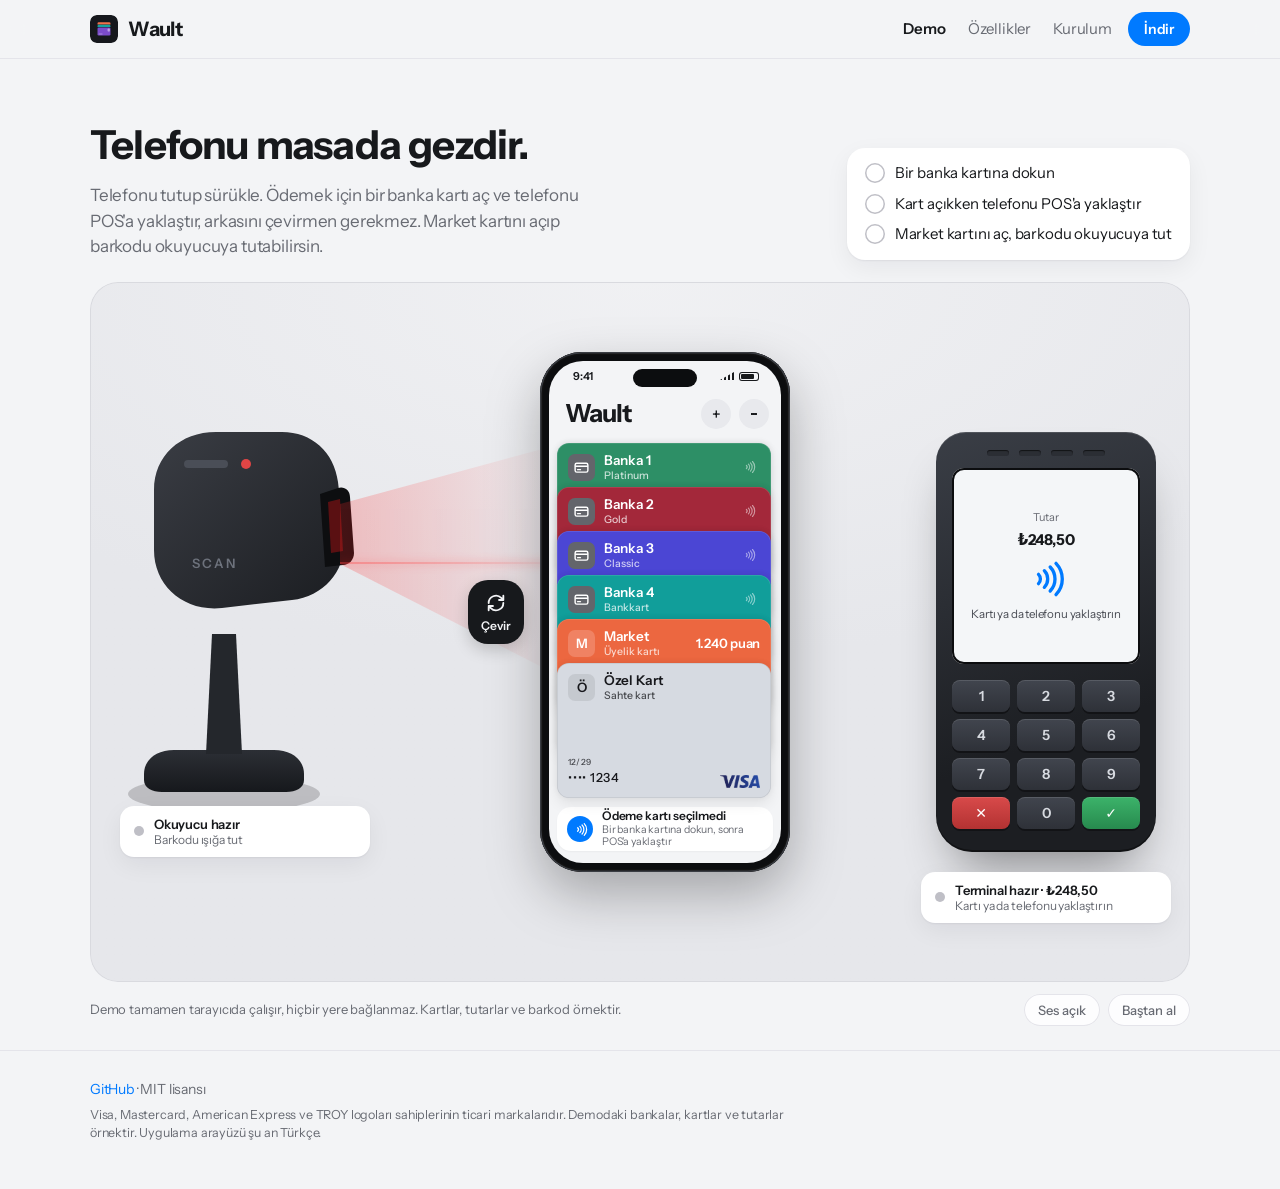
==== docs/demo.html @ 60309edd "Sayfalara ayrıldı: giriş, demo, özellikler, kurulum; animasyonlu geçişler - Site dört sayfaya bölünd" ====
<!doctype html>
<html lang="tr">
<head>
<meta charset="utf-8">
<meta name="viewport" content="width=device-width, initial-scale=1">
<title>Wault · Demo</title>
<meta name="description" content="Wault demosu: telefonu sürükle, POS ve barkod okuyucuyla dene. Tarayıcıda çalışır.">
<meta name="theme-color" content="#F3F4F6" media="(prefers-color-scheme: light)">
<meta name="theme-color" content="#000000" media="(prefers-color-scheme: dark)">
<link rel="canonical" href="https://wault.live/demo.html">
<meta property="og:type" content="website">
<meta property="og:site_name" content="Wault">
<meta property="og:title" content="Wault · Demo">
<meta property="og:description" content="Wault demosu: telefonu sürükle, POS ve barkod okuyucuyla dene. Tarayıcıda çalışır.">
<meta property="og:url" content="https://wault.live/demo.html">
<meta property="og:locale" content="tr_TR">
<link rel="icon" href="assets/icon.svg" type="image/svg+xml">
<link rel="stylesheet" href="assets/site.css">
</head>
<body>

<header class="nav">
  <div class="wrap nav-row">
    <a class="brand" href="index.html" aria-label="Wault ana sayfa">
      <img src="assets/icon.svg" alt="" width="28" height="28">
      <span>Wault</span>
    </a>
    <nav class="nav-links" id="navLinks" aria-label="Sayfalar">
      <a href="demo.html" aria-current="page">Demo</a>
      <a href="ozellikler.html">Özellikler</a>
      <a href="kurulum.html">Kurulum</a>
    </nav>
    <div class="nav-actions">
      <a class="btn btn-small" href="https://github.com/barisisgoren/wault/releases">İndir</a>
      <button class="menu-btn" type="button" aria-controls="navLinks" aria-expanded="false" aria-label="Menü">
        <svg viewBox="0 0 24 24" aria-hidden="true"><path class="m-open" d="M4 7h16M4 12h16M4 17h16"/><path class="m-close" d="M6 6l12 12M18 6L6 18"/></svg>
      </button>
    </div>
  </div>
</header>

<main id="top" class="page">
  <!-- ───────────── DEMO ───────────── -->
  <section id="demo" class="demo wrap" aria-labelledby="demo-title">
    <div class="demo-head">
      <div>
        <h2 id="demo-title">Telefonu masada gezdir.</h2>
        <p class="sub">Telefonu tutup sürükle. Ödemek için bir banka kartı aç ve telefonu POS'a yaklaştır, arkasını çevirmen gerekmez. Market kartını açıp barkodu okuyucuya tutabilirsin.</p>
      </div>
      <ol class="missions" aria-label="Denenecekler">
        <li data-mission="tap"><span class="tick" aria-hidden="true"></span>Bir banka kartına dokun</li>
        <li data-mission="pay"><span class="tick" aria-hidden="true"></span>Kart açıkken telefonu POS'a yaklaştır</li>
        <li data-mission="scan"><span class="tick" aria-hidden="true"></span>Market kartını aç, barkodu okuyucuya tut</li>
      </ol>
    </div>

    <div class="stage-status" id="stageStatus"></div>
    <div class="stage-host" id="stageHost">
      <div class="stage" id="stage">

        <!-- Barkod okuyucu -->
        <div class="device scanner" id="scanner" data-state="idle">
          <svg class="scanner-art" viewBox="0 0 260 420" aria-hidden="true">
            <defs>
              <linearGradient id="scBody" x1="0" y1="0" x2="1" y2="1">
                <stop offset="0" stop-color="#3a3d44"/><stop offset="1" stop-color="#1b1d21"/>
              </linearGradient>
              <linearGradient id="scBase" x1="0" y1="0" x2="0" y2="1">
                <stop offset="0" stop-color="#2c2f35"/><stop offset="1" stop-color="#16181c"/>
              </linearGradient>
            </defs>
            <ellipse cx="110" cy="392" rx="96" ry="18" fill="rgba(0,0,0,.18)"/>
            <path d="M30 372c0-14 12-24 30-24h100c18 0 30 10 30 24v6c0 8-8 12-18 12H48c-10 0-18-4-18-12z" fill="url(#scBase)"/>
            <path d="M92 352l6-120h24l6 120z" fill="#24272c"/>
            <path d="M40 88c0-34 26-58 62-58h66c30 0 52 20 56 50l6 52c4 34-18 62-52 66l-70 8c-38 4-68-22-68-58z" fill="url(#scBody)"/>
            <path d="M206 92l18-6c6-2 12 2 12 9l4 56c0 7-5 12-11 12l-18 2z" fill="#0d0e10"/>
            <path d="M214 100l12-3 3 52-12 2z" class="scanner-window"/>
            <rect x="70" y="58" width="44" height="8" rx="4" fill="#4a4e57"/>
            <circle cx="132" cy="62" r="5" class="scanner-led"/>
            <text x="78" y="166" fill="#6d727c" font-size="13" font-weight="600" letter-spacing="2">SCAN</text>
          </svg>
          <div class="beam" aria-hidden="true"><span class="beam-line"></span></div>
          <div class="zone" data-zone="scanner"></div>
          <div class="readout" role="status" aria-live="polite">
            <span class="readout-dot"></span>
            <span class="readout-text"><b>Okuyucu hazır</b><small>Barkodu ışığa tut</small></span>
          </div>
        </div>

        <!-- POS cihazı -->
        <div class="device pos" id="pos" data-state="idle">
          <div class="receipt" aria-hidden="true">
            <div class="receipt-paper">
              <b>DEMO MARKET</b>
              <span>SATIŞ</span>
              <span class="r-row"><i>Tutar</i><i class="r-amount">248,50 TL</i></span>
              <span class="r-row"><i>Kart</i><i class="r-card">Banka 1 •••• 4417</i></span>
              <span>TEMASSIZ</span>
              <b>ONAYLANDI</b>
            </div>
          </div>
          <div class="pos-body">
            <div class="pos-leds" aria-hidden="true"><i></i><i></i><i></i><i></i></div>
            <div class="pos-screen" role="status" aria-live="polite">
              <div class="ps ps-idle">
                <small>Tutar</small>
                <strong class="pos-amount">₺248,50</strong>
                <svg class="cl-big" viewBox="0 0 24 24" aria-hidden="true"><use href="assets/icons.svg#i-contactless"/></svg>
                <span>Kartı ya da telefonu yaklaştırın</span>
              </div>
              <div class="ps ps-reading">
                <div class="spinner" aria-hidden="true"></div>
                <span>Okunuyor, çekmeyin</span>
              </div>
              <div class="ps ps-ok">
                <svg class="ok-mark" viewBox="0 0 52 52" aria-hidden="true"><circle cx="26" cy="26" r="23"/><path d="M15 27l7 7 15-16"/></svg>
                <strong>Onaylandı</strong>
                <span class="pos-ok-amount">₺248,50</span>
              </div>
              <div class="ps ps-err">
                <svg class="err-mark" viewBox="0 0 52 52" aria-hidden="true"><circle cx="26" cy="26" r="23"/><path d="M26 15v15M26 37v.5"/></svg>
                <strong class="ps-err-title">Kart seçilmedi</strong>
                <span class="ps-err-sub">Telefonda bir banka kartı açın</span>
              </div>
            </div>
            <div class="pos-keys" aria-hidden="true">
              <i>1</i><i>2</i><i>3</i><i>4</i><i>5</i><i>6</i><i>7</i><i>8</i><i>9</i><i class="k-x">✕</i><i>0</i><i class="k-ok">✓</i>
            </div>
          </div>
          <div class="zone" data-zone="pos"></div>
          <div class="readout pos-readout" role="status" aria-live="polite">
            <span class="readout-dot"></span>
            <span class="readout-text"><b>Terminal hazır · ₺248,50</b><small>Kartı ya da telefonu yaklaştırın</small></span>
          </div>
        </div>

        <!-- Telefon -->
        <div class="phone-wrap" id="phoneWrap">
          <div class="phone-tilt" id="phoneTilt">
            <div class="phone" id="phone" aria-label="Wault uygulamasının çalışan demosu">
              <div class="phone-inner" id="phoneInner">

                <!-- ön yüz -->
                <div class="face front">
                  <div class="screen" id="screen">
                    <div class="statusbar" aria-hidden="true">
                      <span>9:41</span>
                      <span class="island"></span>
                      <span class="sb-icons"><i class="sig"></i><i class="bat"></i></span>
                    </div>
                    <div class="app-header">
                      <h3>Wault</h3>
                      <div class="hdr-btns">
                        <span class="round-btn" aria-hidden="true">+</span>
                        <span class="round-btn" aria-hidden="true">···</span>
                      </div>
                      <button class="done-btn" type="button" id="doneBtn">Bitti</button>
                    </div>
                    <div class="toast" id="toast"></div>
                    <div class="stack" id="stack"></div>
                    <div class="detail" id="detail"></div>
                    <div class="readybar" id="readybar"></div>
                    <div class="paid" id="paid" aria-hidden="true">
                      <svg class="paid-ring" viewBox="0 0 120 120"><circle cx="60" cy="60" r="52"/><path d="M38 62l15 15 30-32"/></svg>
                      <span class="paid-label">Ödendi</span>
                      <strong class="paid-amount">₺248,50</strong>
                      <span class="paid-card"><i class="chip"></i><span class="paid-card-text">Banka 1  •••• 4417</span></span>
                      <span class="paid-note">Ödemeyi bankanın uygulaması yaptı. Wault onayı gösteriyor.</span>
                      <button class="paid-btn" type="button" id="paidDone">Tamam</button>
                    </div>
                    <div class="scanline" aria-hidden="true"></div>
                  </div>
                </div>

                <!-- arka yüz -->
                <div class="face back" aria-hidden="true">
                  <div class="cam-island"><i class="lens l1"></i><i class="lens l2"></i><i class="lens l3"></i><i class="flash"></i></div>
                  <div class="nfc-mark">
                    <svg viewBox="0 0 24 24"><use href="assets/icons.svg#i-contactless"/></svg>
                    <span>NFC</span>
                  </div>
                </div>
              </div>
            </div>
          </div>
          <button class="flip-btn" type="button" id="flipBtn" aria-pressed="false">
            <svg viewBox="0 0 24 24" aria-hidden="true"><use href="assets/icons.svg#i-flip"/></svg>
            <span>Çevir</span>
          </button>
        </div>
      </div>
    </div>
    <div class="stage-bar">
      <p class="demo-foot">Demo tamamen tarayıcıda çalışır, hiçbir yere bağlanmaz. Kartlar, tutarlar ve barkod örnektir.</p>
      <div class="stage-tools">
        <button type="button" class="tool" id="soundBtn" aria-pressed="true">Ses açık</button>
        <button type="button" class="tool" id="resetBtn">Baştan al</button>
      </div>
    </div>
  </section>
</main>

<footer class="foot">
  <div class="wrap">
    <p><a href="https://github.com/barisisgoren/wault">GitHub</a> · MIT lisansı</p>
    <p class="fine">Visa, Mastercard, American Express ve TROY logoları sahiplerinin ticari markalarıdır. Demodaki bankalar, kartlar ve tutarlar örnektir. Uygulama arayüzü şu an Türkçe.</p>
  </div>
</footer>

<script src="assets/demo.js"></script>
<script src="assets/site.js"></script>
</body>
</html>
---- docs/assets/site.css ----
@font-face { font-family: "Instrument Sans"; font-weight: 400; font-display: swap; src: url(fonts/instrument_sans_400.ttf) format("truetype"); }
@font-face { font-family: "Instrument Sans"; font-weight: 500; font-display: swap; src: url(fonts/instrument_sans_500.ttf) format("truetype"); }
@font-face { font-family: "Instrument Sans"; font-weight: 600; font-display: swap; src: url(fonts/instrument_sans_600.ttf) format("truetype"); }
@font-face { font-family: "Instrument Sans"; font-weight: 700; font-display: swap; src: url(fonts/instrument_sans_700.ttf) format("truetype"); }

/* Uygulamanın tokenları (design/Tokens.kt) */
:root {
  --bg: #F3F4F6;
  --surface: #FFFFFF;
  --surface-alt: #EDEDF2;
  --label: #17191C;
  --secondary: #686B73;
  --tertiary: #BFBFC6;
  --separator: #E4E4EA;
  --accent: #007AFF;
  --danger: #E5484D;
  --ok: #2E9E5B;
  --desk: #E6E7EB;
  --desk-edge: #D9DADF;
  --shadow: 0 1px 2px rgba(20,22,28,.06), 0 8px 24px rgba(20,22,28,.06);
  color-scheme: light;
}
@media (prefers-color-scheme: dark) {
  :root:not([data-theme="light"]) {
    --bg: #000000;
    --surface: #1C1C1E;
    --surface-alt: #2C2C2E;
    --label: #F5F5F7;
    --secondary: #98989F;
    --tertiary: #5A5A60;
    --separator: #2A2A2C;
    --accent: #409CFF;
    --danger: #FF453A;
    --ok: #32C26A;
    --desk: #121315;
    --desk-edge: #1E1F22;
    --shadow: 0 1px 2px rgba(0,0,0,.4), 0 8px 24px rgba(0,0,0,.3);
    color-scheme: dark;
  }
}
:root[data-theme="dark"] {
  --bg: #000000; --surface: #1C1C1E; --surface-alt: #2C2C2E; --label: #F5F5F7; --secondary: #98989F;
  --tertiary: #5A5A60; --separator: #2A2A2C; --accent: #409CFF; --danger: #FF453A; --ok: #32C26A;
  --desk: #121315; --desk-edge: #1E1F22; --shadow: 0 1px 2px rgba(0,0,0,.4), 0 8px 24px rgba(0,0,0,.3);
  color-scheme: dark;
}

* { box-sizing: border-box; }
html { scroll-behavior: smooth; }
body {
  margin: 0;
  background: var(--bg);
  color: var(--label);
  font: 400 17px/1.5 "Instrument Sans", system-ui, sans-serif;
  letter-spacing: -0.01em;
  -webkit-font-smoothing: antialiased;
}
a { color: var(--accent); text-decoration: none; }
a:hover { text-decoration: underline; }
h1, h2, h3 { margin: 0; letter-spacing: -0.02em; }
.wrap { max-width: 1140px; margin: 0 auto; padding: 0 20px; }
@media (max-width: 600px) { .wrap { padding: 0 16px; } }
:focus-visible { outline: 2px solid var(--accent); outline-offset: 2px; border-radius: 6px; }

/* ───── nav ───── */
.nav {
  position: sticky; top: 0; z-index: 50;
  background: color-mix(in srgb, var(--bg) 82%, transparent);
  backdrop-filter: saturate(1.6) blur(14px);
  -webkit-backdrop-filter: saturate(1.6) blur(14px);
  border-bottom: 1px solid var(--separator);
}
.nav-row { display: flex; align-items: center; justify-content: space-between; height: 58px; }
.brand { display: flex; align-items: center; gap: 10px; font-weight: 700; font-size: 20px; color: var(--label); }
.brand:hover { text-decoration: none; }
.brand img { border-radius: 7px; }
.nav-row { gap: 16px; }
.nav-links { display: flex; align-items: center; gap: 22px; font-size: 15px; margin-left: auto; }
.nav-links a { color: var(--secondary); }
.nav-links a:hover { color: var(--label); text-decoration: none; }
.nav-actions { display: flex; align-items: center; gap: 10px; }
.menu-btn {
  display: none; width: 40px; height: 40px; border-radius: 20px; border: 0; padding: 0; cursor: pointer;
  background: var(--surface); color: var(--label); box-shadow: inset 0 0 0 1px var(--separator);
  place-items: center;
}
.menu-btn svg { width: 20px; height: 20px; fill: none; stroke: currentColor; stroke-width: 2; stroke-linecap: round; }
.menu-btn .m-close { display: none; }
.nav.open .menu-btn .m-open { display: none; }
.nav.open .menu-btn .m-close { display: inline; }
@media (max-width: 640px) {
  .menu-btn { display: grid; }
  .nav-links {
    position: absolute; left: 0; right: 0; top: 100%; margin: 0;
    display: none; flex-direction: column; align-items: stretch; gap: 0;
    padding: 4px 16px 14px; background: var(--bg); border-bottom: 1px solid var(--separator);
    box-shadow: 0 18px 30px -18px rgba(0,0,0,.3);
  }
  .nav.open .nav-links { display: flex; animation: menu-in .22s cubic-bezier(0, 0, .2, 1); }
  .nav-links a { padding: 13px 4px; font-size: 18px; color: var(--label); }
  .nav-links a + a { border-top: 1px solid var(--separator); }
}
@keyframes menu-in { from { opacity: 0; transform: translateY(-8px); } }

.btn {
  display: inline-flex; align-items: center; justify-content: center;
  height: 46px; padding: 0 22px; border-radius: 23px;
  background: var(--accent); color: #fff; font-weight: 600; font-size: 16px;
  border: 0; cursor: pointer; transition: transform .15s, filter .15s;
}
.btn:hover { text-decoration: none; filter: brightness(1.06); }
.btn:active { transform: scale(.98); }
.btn-small { height: 34px; padding: 0 16px; font-size: 14px; border-radius: 17px; }
.btn-ghost { background: var(--surface); color: var(--label); box-shadow: inset 0 0 0 1px var(--separator); }

/* ───── hero ───── */
.hero { padding: 72px 20px 36px; text-align: center; }
.hero h1 { font-size: clamp(40px, 7vw, 72px); line-height: 1.02; font-weight: 700; letter-spacing: -0.035em; }
.lead { max-width: 620px; margin: 22px auto 0; font-size: clamp(17px, 2vw, 20px); color: var(--secondary); }
.hero-actions { display: flex; gap: 12px; justify-content: center; flex-wrap: wrap; margin-top: 30px; }
.meta { margin: 16px 0 0; font-size: 14px; color: var(--secondary); }
@media (max-width: 600px) { .hero { padding: 44px 16px 24px; } }

/* ───── demo ───── */
.demo { padding-top: 40px; padding-bottom: 24px; }
.demo-head { display: flex; gap: 32px; align-items: flex-end; justify-content: space-between; margin-bottom: 22px; flex-wrap: wrap; }
.demo-head h2 { font-size: clamp(28px, 4vw, 40px); }
.sub { margin: 8px 0 0; color: var(--secondary); max-width: 520px; }
.missions { list-style: none; margin: 0; padding: 14px 18px; background: var(--surface); border-radius: 18px; box-shadow: var(--shadow); font-size: 15px; display: grid; gap: 8px; min-width: 300px; }
.missions li { display: flex; gap: 10px; align-items: center; color: var(--label); transition: color .3s; }
.tick { width: 20px; height: 20px; border-radius: 50%; box-shadow: inset 0 0 0 1.5px var(--tertiary); flex: none; position: relative; transition: background .3s, box-shadow .3s; }
.missions li.done { color: var(--secondary); }
.missions li.done .tick { background: var(--ok); box-shadow: none; }
.missions li.done .tick::after { content: ""; position: absolute; left: 6.5px; top: 3.5px; width: 5px; height: 10px; border: solid #fff; border-width: 0 2px 2px 0; transform: rotate(45deg); }
@media (max-width: 600px) {
  .missions { min-width: 0; width: 100%; padding: 12px 14px; font-size: 14px; }
  .demo { padding-top: 28px; }
  .demo-head { gap: 16px; margin-bottom: 14px; }
  .sub { font-size: 15px; }
  .stage-host { border-radius: 22px; }
}

.stage-host {
  position: relative;
  background:
    radial-gradient(120% 90% at 50% 0%, color-mix(in srgb, var(--desk) 60%, #fff 40%) 0%, var(--desk) 60%),
    var(--desk);
  border-radius: 28px;
  box-shadow: inset 0 0 0 1px var(--desk-edge);
  overflow: hidden;
  user-select: none; -webkit-user-select: none;
}
@media (prefers-color-scheme: dark) {
  :root:not([data-theme="light"]) .stage-host { background: radial-gradient(120% 90% at 50% 0%, #1b1c1f 0%, var(--desk) 60%), var(--desk); }
}
:root[data-theme="dark"] .stage-host { background: radial-gradient(120% 90% at 50% 0%, #1b1c1f 0%, var(--desk) 60%), var(--desk); }
.stage { position: absolute; left: 0; top: 0; transform-origin: 0 0; z-index: 1; pointer-events: none; }
.stage > * { pointer-events: auto; }
.stage-bar { display: flex; align-items: center; justify-content: space-between; gap: 12px; margin-top: 12px; flex-wrap: wrap; }
.stage-tools { display: flex; gap: 8px; flex: none; }
.tool {
  font: 500 13px "Instrument Sans", system-ui, sans-serif; color: var(--secondary);
  height: 32px; padding: 0 14px; border-radius: 16px; border: 0; cursor: pointer;
  background: color-mix(in srgb, var(--surface) 85%, transparent); box-shadow: inset 0 0 0 1px var(--separator);
}
.tool:hover { color: var(--label); }
.demo-foot { font-size: 13px; color: var(--secondary); margin: 0; flex: 1 1 260px; }

.device { position: absolute; transform-origin: 0 0; }
.zone { position: absolute; pointer-events: none; }
.debug .zone { outline: 2px dashed rgba(255,0,0,.5); }

/* ───── barkod okuyucu ───── */
.scanner { width: 260px; height: 420px; }
.scanner-art { position: absolute; inset: 0; width: 100%; height: 100%; overflow: visible; }
.scanner-window { fill: #5a1012; transition: fill .2s; }
.scanner-led { fill: #e04545; transition: fill .2s; }
.scanner[data-state="near"] .scanner-window { fill: #ff3b3b; }
.scanner[data-state="ok"] .scanner-led, .scanner[data-state="ok"] .scanner-window { fill: #34d26e; }
.beam {
  position: absolute; left: 226px; top: 40px; width: 230px; height: 240px; pointer-events: none;
  clip-path: polygon(0 26%, 100% 0, 100% 100%, 0 51%);
  background: linear-gradient(90deg, rgba(255,40,40,.42), rgba(255,40,40,.06) 85%, rgba(255,40,40,0));
  opacity: .55; transition: opacity .25s, filter .25s;
}
.beam-line { position: absolute; left: 0; right: 0; top: 50%; height: 2px; background: linear-gradient(90deg, rgba(255,60,60,.95), rgba(255,60,60,.15)); box-shadow: 0 0 8px rgba(255,40,40,.8); animation: sweep 1.6s ease-in-out infinite alternate; }
@keyframes sweep { from { transform: translateY(-34px); } to { transform: translateY(34px); } }
.scanner[data-state="near"] .beam { opacity: 1; }
.scanner[data-state="ok"] .beam { opacity: 1; filter: hue-rotate(120deg) saturate(1.4); }
.scanner[data-state="err"] .beam { opacity: .9; animation: blink .18s 3; }
@keyframes blink { 50% { opacity: .2; } }
.scanner .zone { left: 236px; top: 40px; width: 210px; height: 240px; }

.readout {
  position: absolute; left: 6px; top: 404px; width: 250px;
  display: flex; gap: 10px; align-items: center; padding: 10px 14px;
  background: var(--surface); border-radius: 14px; box-shadow: var(--shadow);
  font-size: 13px; line-height: 1.25;
}
.readout-text { display: grid; min-width: 0; }
.readout-text b { font-weight: 600; white-space: nowrap; overflow: hidden; text-overflow: ellipsis; }
.readout-text small { color: var(--secondary); font-size: 12px; white-space: nowrap; overflow: hidden; text-overflow: ellipsis; }
.readout-dot { width: 10px; height: 10px; border-radius: 50%; background: var(--tertiary); flex: none; transition: background .2s; }
.readout[data-state="ok"] .readout-dot { background: var(--ok); }
.readout[data-state="err"] .readout-dot { background: var(--danger); }
.readout[data-state="near"] .readout-dot { background: #ff9f0a; }
.pos-readout[data-state="near"] .readout-dot, .readout[data-state="reading"] .readout-dot { background: var(--accent); }
.pos-readout { left: -15px; top: 440px; }
.stage-status { display: none; }
.stage-status:not(:empty) { display: grid; grid-template-columns: 1fr 1fr; gap: 8px; margin-bottom: 10px; }
.stage-status .readout { position: static; width: auto; min-width: 0; padding: 9px 11px; gap: 8px; border-radius: 12px; }
.stage-status .readout-text b { font-size: 12.5px; }
.stage-status .readout-text small { font-size: 11.5px; }

/* ───── POS ───── */
.pos { width: 220px; height: 420px; }
.pos-body {
  position: absolute; inset: 0; border-radius: 30px 30px 36px 36px;
  background: linear-gradient(160deg, #3a3e46, #1c1e22 70%);
  box-shadow: 0 30px 50px -20px rgba(0,0,0,.45), inset 0 1px 0 rgba(255,255,255,.12), inset 0 -2px 0 rgba(0,0,0,.4);
  padding: 18px 16px;
}
.pos-leds { display: flex; justify-content: center; gap: 10px; height: 10px; margin-bottom: 8px; }
.pos-leds i { width: 22px; height: 6px; border-radius: 3px; background: #2b2e34; box-shadow: inset 0 1px 1px rgba(0,0,0,.6); transition: background .12s, box-shadow .12s; }
.pos-leds i.on { background: #39d46f; box-shadow: 0 0 8px #39d46f; }
.pos-screen {
  position: relative; height: 196px; border-radius: 12px; overflow: hidden;
  background: #F4F6F8; color: #17191C; box-shadow: inset 0 0 0 2px #0c0d0f;
  font-size: 12px;
}
.pos[data-state="near"] .pos-screen { box-shadow: inset 0 0 0 2px #0c0d0f, 0 0 0 3px rgba(64,156,255,.55); }
.ps { position: absolute; inset: 0; display: flex; flex-direction: column; align-items: center; justify-content: center; gap: 6px; padding: 12px; text-align: center; opacity: 0; transform: scale(.96); transition: opacity .2s, transform .25s; }
.pos[data-state="idle"] .ps-idle, .pos[data-state="near"] .ps-idle,
.pos[data-state="reading"] .ps-reading, .pos[data-state="ok"] .ps-ok, .pos[data-state="err"] .ps-err { opacity: 1; transform: none; }
.ps-err { background: #FFF3F3; }
.ps-err strong { color: #B4232A; }
.err-mark { width: 50px; height: 50px; }
.err-mark circle { fill: #E5484D; }
.err-mark path { fill: none; stroke: #fff; stroke-width: 4.5; stroke-linecap: round; }
.pos[data-state="err"] .err-mark { animation: shake .4s ease-in-out; }
@keyframes shake { 25% { transform: translateX(-4px); } 75% { transform: translateX(4px); } }
.ps small { color: #686B73; font-size: 11px; }
.pos-amount { font-size: 30px; font-weight: 700; letter-spacing: -0.03em; line-height: 1; }
.cl-big { width: 40px; height: 40px; color: #007AFF; margin: 6px 0 2px; }
.pos[data-state="near"] .cl-big { animation: pulse 0.9s ease-in-out infinite; }
@keyframes pulse { 50% { transform: scale(1.15); opacity: .7; } }
.ps span { color: #4a4d55; font-size: 11.5px; line-height: 1.3; }
.ps strong { font-size: 15px; }
.spinner { width: 36px; height: 36px; border-radius: 50%; border: 3px solid #d9dce2; border-top-color: #007AFF; animation: spin .7s linear infinite; }
@keyframes spin { to { transform: rotate(360deg); } }
.ok-mark { width: 54px; height: 54px; }
.ok-mark circle { fill: #2E9E5B; }
.ok-mark path { fill: none; stroke: #fff; stroke-width: 4; stroke-linecap: round; stroke-linejoin: round; stroke-dasharray: 40; stroke-dashoffset: 40; }
.pos[data-state="ok"] .ok-mark path { animation: draw .35s .1s ease-out forwards; }
@keyframes draw { to { stroke-dashoffset: 0; } }
.pos-ok-amount { font-size: 14px !important; color: #17191C !important; font-weight: 600; }
.pos-keys { display: grid; grid-template-columns: repeat(3, 1fr); gap: 7px; margin-top: 16px; }
.pos-keys i {
  font-style: normal; text-align: center; height: 32px; line-height: 32px; border-radius: 8px;
  background: linear-gradient(#41454e, #2e3138); color: #d7dae0; font-size: 14px; font-weight: 600;
  box-shadow: inset 0 1px 0 rgba(255,255,255,.12), 0 2px 0 #121316;
}
.pos-keys .k-x { background: linear-gradient(#d84a4a, #b33232); color: #fff; }
.pos-keys .k-ok { background: linear-gradient(#3cb36a, #278a4e); color: #fff; }
.pos .zone { left: 8px; top: 20px; width: 204px; height: 220px; }

.receipt { position: absolute; left: 30px; width: 160px; top: 2px; height: 0; overflow: visible; }
.receipt-paper {
  position: absolute; left: 0; right: 0; bottom: 0; height: 150px;
  background: #fff; color: #2a2c31; font: 600 10px/1.45 ui-monospace, "Cascadia Mono", Consolas, monospace;
  padding: 10px 10px 14px; display: flex; flex-direction: column; align-items: center; gap: 2px;
  box-shadow: 0 6px 16px rgba(0,0,0,.18);
  transform: translateY(150px); transition: transform .9s cubic-bezier(.3,.7,.3,1), opacity .4s;
  -webkit-mask: linear-gradient(#000 0 0) top/100% calc(100% - 6px) no-repeat, radial-gradient(circle 4px at 6px 100%, transparent 98%, #000) bottom/12px 6px repeat-x;
          mask: linear-gradient(#000 0 0) top/100% calc(100% - 6px) no-repeat, radial-gradient(circle 4px at 6px 100%, transparent 98%, #000) bottom/12px 6px repeat-x;
}
.receipt-paper b { font-weight: 700; }
.r-row { display: flex; justify-content: space-between; width: 100%; }
.r-row i { font-style: normal; }
.pos.printed .receipt-paper { transform: translateY(0); }
.pos.tearing .receipt-paper { transform: translateY(-40px); opacity: 0; transition: transform .5s ease-in, opacity .5s; }

/* ───── telefon ───── */
.phone-wrap { position: absolute; left: 0; top: 0; width: 250px; height: 520px; z-index: 20; touch-action: none; cursor: grab; will-change: transform; }
.phone-wrap.dragging { cursor: grabbing; }
.phone-tilt { width: 100%; height: 100%; transition: transform .45s cubic-bezier(.3,1.4,.5,1); perspective: 1400px; }
.phone-wrap.dragging .phone-tilt { transition: transform .08s linear; }
.phone { width: 100%; height: 100%; position: relative; transition: filter .3s; filter: drop-shadow(0 22px 26px rgba(0,0,0,.28)); }
.phone-wrap.dragging .phone { filter: drop-shadow(0 34px 34px rgba(0,0,0,.3)); }
.phone-inner { position: absolute; inset: 0; transform-style: preserve-3d; transition: transform .7s cubic-bezier(.45,.05,.2,1); }
.phone-inner.flipped { transform: rotateY(180deg); }
.face { position: absolute; inset: 0; border-radius: 42px; backface-visibility: hidden; -webkit-backface-visibility: hidden; overflow: hidden; }
.face.front { background: #0c0d0f; padding: 9px; box-shadow: inset 0 0 0 1.5px #3a3d43, inset 0 0 0 3px #111; }
.face.back {
  transform: rotateY(180deg);
  background: radial-gradient(140% 90% at 30% 10%, #4a4e57 0%, #2b2e34 45%, #1d1f23 100%);
  box-shadow: inset 0 0 0 1.5px #555a63, inset 0 0 0 3px #1a1b1e;
}
.cam-island { position: absolute; left: 18px; top: 18px; width: 92px; height: 92px; border-radius: 28px; background: linear-gradient(145deg, #3c4048, #24262b); box-shadow: inset 0 0 0 1px rgba(255,255,255,.08), 0 4px 10px rgba(0,0,0,.4); }
.lens { position: absolute; width: 32px; height: 32px; border-radius: 50%; background: radial-gradient(circle at 40% 35%, #3b4b6a 0, #0d1220 40%, #05070b 70%); box-shadow: 0 0 0 4px #15171b, 0 0 0 5px #3a3e46; }
.l1 { left: 10px; top: 10px; } .l2 { left: 10px; top: 50px; } .l3 { left: 50px; top: 30px; }
.flash { position: absolute; right: 12px; bottom: 12px; width: 10px; height: 10px; border-radius: 50%; background: #e9e0c8; opacity: .8; }
.nfc-mark { position: absolute; left: 50%; top: 42%; width: 110px; height: 110px; margin: -55px 0 0 -55px; border-radius: 50%; display: grid; place-items: center; align-content: center; gap: 4px; color: rgba(255,255,255,.28); box-shadow: inset 0 0 0 1.5px rgba(255,255,255,.12); transition: color .3s, box-shadow .3s; }
.nfc-mark svg { width: 34px; height: 34px; }
.nfc-mark span { font-size: 11px; font-weight: 600; letter-spacing: .12em; }
.phone-wrap.near-pos .nfc-mark { color: rgba(120,190,255,.9); box-shadow: inset 0 0 0 1.5px rgba(120,190,255,.6), 0 0 30px rgba(64,156,255,.35); }

.flip-btn {
  position: absolute; left: -72px; top: 50%; transform: translateY(-50%);
  display: inline-flex; flex-direction: column; align-items: center; justify-content: center; gap: 4px;
  width: 56px; height: 64px; padding: 0;
  border: 0; border-radius: 20px; cursor: pointer;
  background: var(--label); color: var(--bg);
  font: 600 12px "Instrument Sans", system-ui, sans-serif;
  box-shadow: 0 6px 16px rgba(0,0,0,.18);
  transition: transform .15s;
}
.flip-btn svg { width: 22px; height: 22px; }
.flip-btn:active { transform: translateY(-50%) scale(.95); }
.stage.narrow .flip-btn { transform: translateY(-50%) scale(1.3); }
.stage.narrow .flip-btn:active { transform: translateY(-50%) scale(1.22); }

/* ekran: uygulama arayüzü (açık tema) */
.screen {
  position: relative; width: 100%; height: 100%; border-radius: 34px; overflow: hidden;
  background: #F3F4F6; color: #17191C; font-size: 12px; isolation: isolate;
}
.statusbar { height: 30px; display: flex; align-items: center; justify-content: space-between; padding: 0 22px 0 24px; font-weight: 600; font-size: 11px; }
.island { position: absolute; left: 50%; top: 8px; width: 64px; height: 18px; margin-left: -32px; border-radius: 10px; background: #0c0d0f; }
.sb-icons { display: flex; gap: 5px; align-items: center; }
.sig { width: 14px; height: 8px; background: linear-gradient(90deg, #17191C 0 2px, transparent 2px 4px, #17191C 4px 6px, transparent 6px 8px, #17191C 8px 10px, transparent 10px 12px, #17191C 12px 14px); clip-path: polygon(0 100%, 100% 0, 100% 100%); }
.bat { width: 20px; height: 9px; border-radius: 3px; box-shadow: inset 0 0 0 1px #17191C; position: relative; }
.bat::after { content: ""; position: absolute; inset: 2px 5px 2px 2px; background: #17191C; border-radius: 1px; }

.app-header { position: relative; height: 46px; display: flex; align-items: center; justify-content: space-between; padding: 0 12px 0 16px; }
.app-header h3 { font-size: 25px; font-weight: 700; letter-spacing: -0.03em; transition: opacity .25s; }
.hdr-btns { display: flex; gap: 8px; transition: opacity .25s; }
.round-btn { width: 30px; height: 30px; border-radius: 50%; background: #E8E9ED; display: grid; place-items: center; font-size: 16px; font-weight: 500; line-height: 1; }
.done-btn { position: absolute; right: 14px; top: 10px; border: 0; background: none; color: #007AFF; font: 600 15px "Instrument Sans", system-ui, sans-serif; cursor: pointer; opacity: 0; pointer-events: none; transition: opacity .25s; padding: 4px; }
.screen.has-selection .done-btn { opacity: 1; pointer-events: auto; }
.screen.has-selection .hdr-btns, .screen.has-selection .app-header h3 { opacity: 0; }

.stack { position: absolute; left: 0; right: 0; top: 0; bottom: 0; pointer-events: none; }
.card {
  position: absolute; left: 8px; top: 0; width: 214px; height: 135px; border-radius: 12px;
  background: var(--card); color: var(--ink, #fff);
  box-shadow: 0 0 0 0.75px rgba(255,255,255,.14) inset, 0 -1px 6px rgba(0,0,0,.08), 0 6px 14px rgba(0,0,0,.08);
  transition: transform .55s cubic-bezier(.3,1.18,.45,1);
  cursor: pointer; pointer-events: auto; border: 0; padding: 0; text-align: left; font: inherit;
  transform-origin: 50% 0;
}
.card.dark-ink { --ink: #17181C; box-shadow: 0 0 0 0.75px rgba(0,0,0,.09) inset, 0 -1px 6px rgba(0,0,0,.06), 0 6px 14px rgba(0,0,0,.08); }
.card:active .card-face { transform: scale(.985); }
.card-face { position: absolute; inset: 0; transition: transform .12s; }
.card-top { position: absolute; left: 11px; right: 11px; top: 10px; display: flex; align-items: center; gap: 9px; }
.c-ico { width: 27px; height: 27px; border-radius: 7px; display: grid; place-items: center; flex: none; background: #63656B; color: #fff; font-weight: 600; font-size: 13px; }
.c-ico svg { width: 17px; height: 17px; }
.c-ico.soft { background: rgba(255,255,255,.18); }
.dark-ink .c-ico.soft { background: rgba(0,0,0,.08); color: #17181C; }
.c-titles { display: grid; min-width: 0; flex: 1; }
.c-title { font-weight: 600; font-size: 13.5px; line-height: 1.15; letter-spacing: -0.02em; }
.c-sub { font-size: 10.5px; line-height: 1.25; opacity: .74; font-weight: 500; }
.c-right { font-weight: 600; font-size: 13px; letter-spacing: -0.02em; }
.c-cl { width: 22px; height: 22px; display: grid; place-items: center; border-radius: 50%; opacity: .5; transition: opacity .3s, background .3s; }
.c-cl svg { width: 14px; height: 14px; }
.card.is-ready .c-cl { opacity: 1; background: rgba(255,255,255,.22); }
.card-bottom { position: absolute; left: 11px; right: 11px; bottom: 10px; display: flex; align-items: flex-end; justify-content: space-between; }
.c-meta { display: grid; gap: 1px; }
.c-meta small { font-size: 8.5px; opacity: .74; font-weight: 500; letter-spacing: .02em; }
.c-num { font-size: 12.5px; font-weight: 500; letter-spacing: .06em; }
.c-net { height: 18px; display: block; }
.c-net.visa { height: 13px; }
.c-net.white { filter: brightness(0) invert(1); }
.c-net.troy { height: 16px; }

.detail {
  position: absolute; left: 8px; right: 8px; top: 228px; opacity: 0; transform: translateY(14px);
  transition: opacity .25s, transform .35s cubic-bezier(.3,1.2,.45,1); pointer-events: none;
}
.screen.has-selection .detail { opacity: 1; transform: none; transition-delay: .12s; pointer-events: auto; }
.d-panel { background: #fff; border-radius: 14px; padding: 12px; }
.d-center { text-align: center; }
.d-head { font-size: 14px; font-weight: 600; letter-spacing: -0.02em; margin-top: 2px; }
.d-foot { font-size: 10.5px; color: #686B73; line-height: 1.35; margin-top: 3px; }
.d-big-cl { width: 34px; height: 34px; margin: 2px auto 0; display: grid; place-items: center; border-radius: 50%; background: #007AFF; color: #fff; }
.d-big-cl svg { width: 20px; height: 20px; }
.d-row { display: flex; align-items: center; gap: 9px; margin-top: 8px; background: #fff; border-radius: 12px; padding: 9px 11px; font-size: 11.5px; }
.d-row .c-ico { width: 24px; height: 24px; }
.d-row span { display: grid; line-height: 1.25; }
.d-row small { color: #686B73; font-size: 10px; }
.barcode { display: block; width: 100%; height: 72px; }
.barcode-num { text-align: center; font-size: 11px; letter-spacing: .08em; margin-top: 3px; color: #2a2c31; }
.d-caption { text-align: center; font-size: 10px; color: #686B73; margin-top: 7px; }
.d-pills { display: flex; justify-content: space-between; margin-top: 8px; background: #fff; border-radius: 12px; padding: 9px 11px; font-size: 11px; }
.d-pills b { font-weight: 500; color: #686B73; }

.readybar {
  position: absolute; left: 8px; right: 8px; bottom: 12px; height: 44px; border-radius: 14px; background: #fff;
  display: flex; align-items: center; gap: 9px; padding: 0 10px;
  transition: opacity .25s, transform .3s; box-shadow: 0 1px 2px rgba(0,0,0,.04);
}
.screen.has-selection .readybar { opacity: 0; transform: translateY(20px); pointer-events: none; }
.rb-ico { width: 26px; height: 26px; border-radius: 50%; display: grid; place-items: center; background: #007AFF; color: #fff; flex: none; }
.rb-ico svg { width: 15px; height: 15px; }
.rb-text { display: grid; line-height: 1.2; flex: 1; min-width: 0; }
.rb-text b { font-size: 12px; font-weight: 600; }
.rb-text small { font-size: 10.5px; color: #686B73; }
.readybar.pulse .rb-ico { animation: ring 1s ease-out 3; }
@keyframes ring { from { box-shadow: 0 0 0 0 rgba(0,122,255,.45); } to { box-shadow: 0 0 0 10px rgba(0,122,255,0); } }

.toast {
  position: absolute; left: 50%; top: 34px; z-index: 40; transform: translate(-50%, -12px); opacity: 0;
  background: rgba(23,25,28,.92); color: #fff; font-size: 10.5px; font-weight: 500; line-height: 1.3;
  padding: 7px 12px; border-radius: 12px; width: max-content; max-width: 200px; text-align: center;
  transition: opacity .2s, transform .3s cubic-bezier(.3,1.3,.5,1); pointer-events: none;
}
.toast.show { opacity: 1; transform: translate(-50%, 0); }

.paid {
  position: absolute; inset: 0; z-index: 30; background: #F3F4F6;
  display: flex; flex-direction: column; align-items: center; padding: 96px 18px 18px; text-align: center;
  opacity: 0; pointer-events: none; transition: opacity .25s;
}
.paid.show { opacity: 1; pointer-events: auto; }
.paid-ring { width: 104px; height: 104px; }
.paid-ring circle { fill: none; stroke: #2E9E5B; stroke-width: 6; stroke-linecap: round; stroke-dasharray: 327; stroke-dashoffset: 327; transform: rotate(-90deg); transform-origin: 50% 50%; }
.paid-ring path { fill: none; stroke: #2E9E5B; stroke-width: 7; stroke-linecap: round; stroke-linejoin: round; stroke-dasharray: 70; stroke-dashoffset: 70; }
.paid.show .paid-ring circle { animation: draw .6s .05s cubic-bezier(.6,0,.3,1) forwards; }
.paid.show .paid-ring path { animation: draw .32s .55s ease-out forwards; }
.paid-label { margin-top: 18px; color: #686B73; font-size: 14px; font-weight: 600; }
.paid-amount { font-size: 34px; font-weight: 700; letter-spacing: -0.04em; margin-top: 2px; opacity: 0; transform: translateY(8px); transition: opacity .3s .7s, transform .4s .7s cubic-bezier(.3,1.3,.5,1); }
.paid.show .paid-amount { opacity: 1; transform: none; }
.paid-card { display: flex; align-items: center; gap: 7px; margin-top: 12px; font-size: 11.5px; font-weight: 500; white-space: pre; }
.paid-card .chip { width: 22px; height: 14px; border-radius: 3px; background: var(--card, #2D8F66); }
.paid-note { margin-top: 14px; font-size: 10px; color: #686B73; line-height: 1.4; max-width: 180px; }
.paid-btn { margin-top: auto; width: 100%; height: 40px; border: 0; border-radius: 20px; background: #007AFF; color: #fff; font: 600 14px "Instrument Sans", system-ui, sans-serif; cursor: pointer; }

.scanline { position: absolute; left: 22px; right: 22px; top: 242px; height: 2px; background: #ff3b3b; box-shadow: 0 0 10px 2px rgba(255,59,59,.6); opacity: 0; pointer-events: none; z-index: 35; }
.screen.scanning .scanline { animation: scanpass .55s ease-in-out 2 alternate; }
@keyframes scanpass { 0% { opacity: 1; transform: translateY(0); } 100% { opacity: 1; transform: translateY(70px); } }

/* ───── özellikler ───── */
.features { padding-top: 88px; }
.features h2, .honest h2, .install h2 { font-size: clamp(28px, 4vw, 40px); margin-bottom: 24px; }
.grid { display: grid; grid-template-columns: repeat(4, 1fr); gap: 14px; }
@media (max-width: 980px) { .grid { grid-template-columns: repeat(2, 1fr); } }
@media (max-width: 560px) { .grid { grid-template-columns: 1fr; } }
.feat { background: var(--surface); border-radius: 20px; padding: 20px; box-shadow: var(--shadow); }
.feat h3 { font-size: 17px; margin-top: 14px; }
.feat p { margin: 6px 0 0; color: var(--secondary); font-size: 15px; line-height: 1.45; }
.feat-ico { width: 40px; height: 40px; border-radius: 11px; display: grid; place-items: center; background: var(--c); color: #fff; }
.feat-ico svg { width: 22px; height: 22px; }

.honest { padding-top: 80px; }
.honest-list { list-style: none; margin: 0; padding: 0; background: var(--surface); border-radius: 20px; box-shadow: var(--shadow); }
.honest-list li { padding: 16px 20px; color: var(--secondary); font-size: 16px; }
.honest-list li + li { border-top: 1px solid var(--separator); }
.honest-list b { color: var(--label); font-weight: 600; }

.install { padding-top: 80px; padding-bottom: 80px; }
.install-grid { display: grid; grid-template-columns: 1fr 1fr; gap: 14px; }
@media (max-width: 760px) { .install-grid { grid-template-columns: 1fr; } }
.panel { background: var(--surface); border-radius: 20px; padding: 22px; box-shadow: var(--shadow); min-width: 0; }
.panel h3 { font-size: 18px; }
.panel p { color: var(--secondary); font-size: 15px; margin: 8px 0 0; }
pre { margin: 12px 0 0; background: var(--surface-alt); border-radius: 12px; padding: 14px 16px; overflow-x: auto; }
code { font: 14px/1.5 ui-monospace, "Cascadia Mono", Consolas, monospace; }
p code { background: var(--surface-alt); padding: 1px 6px; border-radius: 6px; font-size: 13.5px; }

.foot { border-top: 1px solid var(--separator); padding: 28px 0 40px; font-size: 14px; color: var(--secondary); }
.foot p { margin: 0 0 6px; }
.fine { font-size: 12.5px; max-width: 720px; }

@media (prefers-reduced-motion: reduce) {
  *, *::before, *::after { animation-duration: .01ms !important; animation-iteration-count: 1 !important; transition-duration: .01ms !important; }
  html { scroll-behavior: auto; }
}

/* ───── sayfalar arası geçiş ───── */
@view-transition { navigation: auto; }
.nav { view-transition-name: site-nav; }
::view-transition-old(site-nav), ::view-transition-new(site-nav) { animation: none; }
::view-transition-old(root) { animation: vt-out .22s cubic-bezier(.4, 0, 1, 1) both; }
::view-transition-new(root) { animation: vt-in .42s cubic-bezier(0, 0, .2, 1) both; }
@keyframes vt-out { to { opacity: 0; transform: translateY(-6px); } }
@keyframes vt-in { from { opacity: 0; transform: translateY(14px); } }
/* View Transitions desteklemeyen tarayıcılarda sayfa girişinde yumuşak belirme */
@supports not (view-transition-name: x) {
  .page { animation: vt-in .42s cubic-bezier(0, 0, .2, 1) both; }
}
.nav-links a[aria-current="page"] { color: var(--label); font-weight: 600; }
.page > section:first-child { padding-top: 56px; }
.picks { display: grid; grid-template-columns: repeat(3, 1fr); gap: 14px; padding-top: 24px; padding-bottom: 80px; }
@media (max-width: 860px) { .picks { grid-template-columns: 1fr; } }
.pick {
  display: block; background: var(--surface); border-radius: 20px; padding: 24px; box-shadow: var(--shadow);
  color: var(--label); transition: transform .25s cubic-bezier(.3, 1.2, .5, 1);
}
.pick:hover { text-decoration: none; transform: translateY(-3px); }
.pick:active { transform: scale(.985); }
.pick-k { font-size: 13px; font-weight: 600; color: var(--accent); }
.pick h2 { font-size: 22px; margin: 8px 0 6px; }
.pick p { margin: 0; color: var(--secondary); font-size: 15px; }
::view-transition-old(root), ::view-transition-new(root) { animation-duration: .01ms !important; }
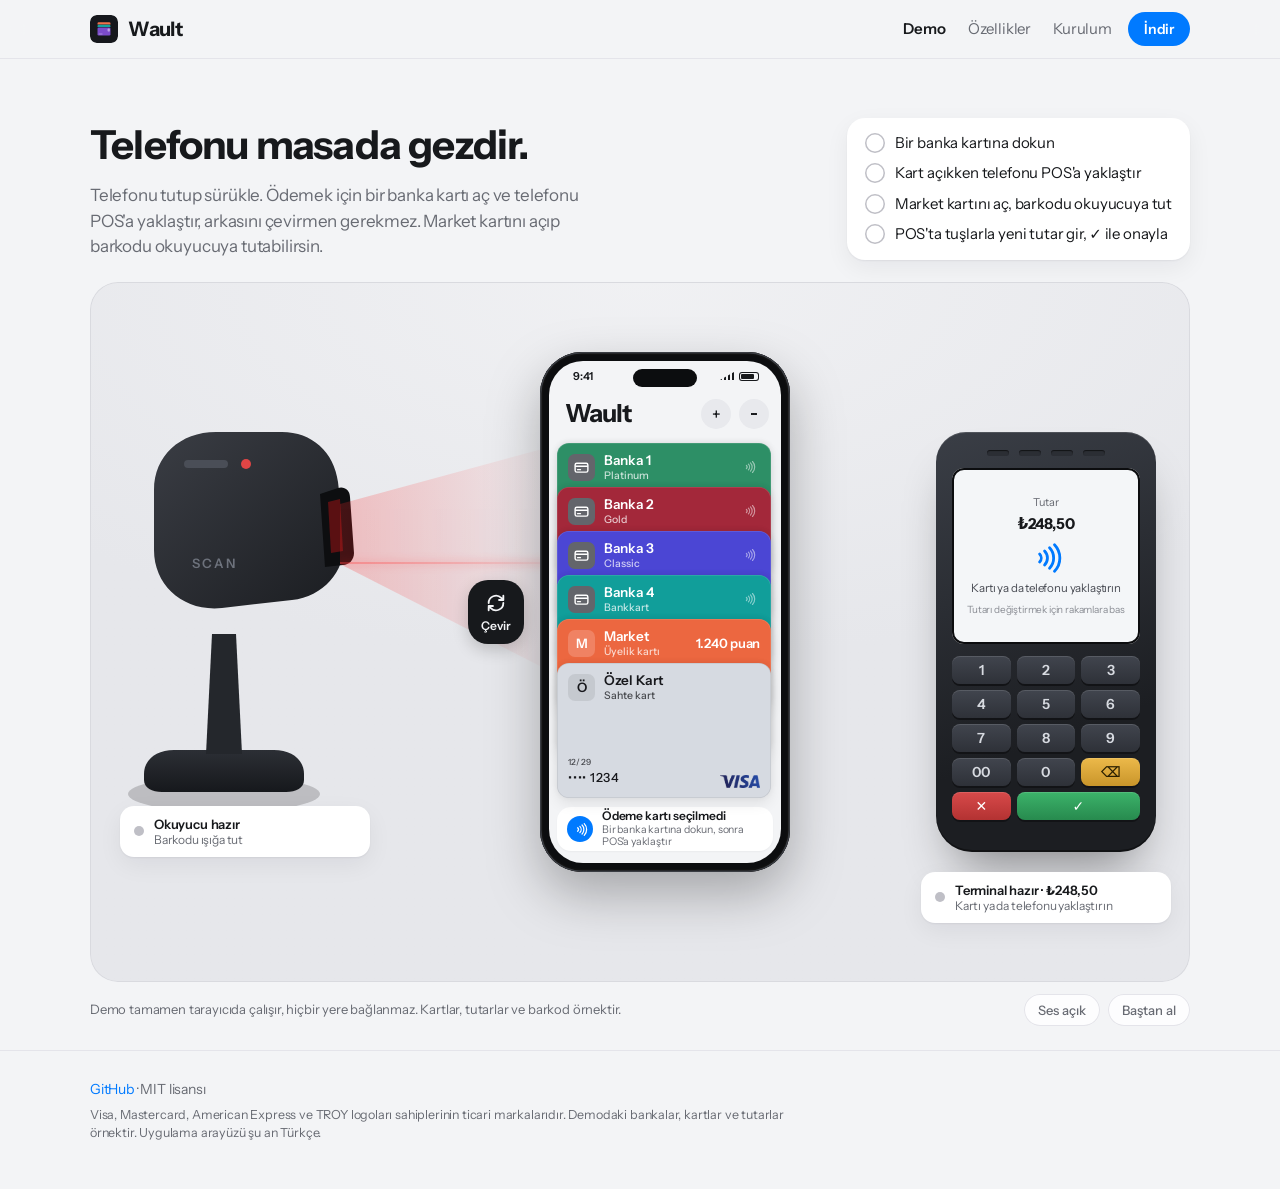
==== commit 7ab5da84: "Demo: POS tuş takımı etkileşimli - Rakamlar, 00, ⌫ sil, ✕ vazgeç/iptal ve ✓ onay tuşları gerçek düğm" ====
--- a/docs/demo.html
+++ b/docs/demo.html
@@ -51,6 +51,7 @@
         <li data-mission="tap"><span class="tick" aria-hidden="true"></span>Bir banka kartına dokun</li>
         <li data-mission="pay"><span class="tick" aria-hidden="true"></span>Kart açıkken telefonu POS'a yaklaştır</li>
         <li data-mission="scan"><span class="tick" aria-hidden="true"></span>Market kartını aç, barkodu okuyucuya tut</li>
+        <li data-mission="amount"><span class="tick" aria-hidden="true"></span>POS'ta tuşlarla yeni tutar gir, ✓ ile onayla</li>
       </ol>
     </div>
 
@@ -107,6 +108,12 @@
                 <strong class="pos-amount">₺248,50</strong>
                 <svg class="cl-big" viewBox="0 0 24 24" aria-hidden="true"><use href="assets/icons.svg#i-contactless"/></svg>
                 <span>Kartı ya da telefonu yaklaştırın</span>
+                <em class="ps-tip">Tutarı değiştirmek için rakamlara bas</em>
+              </div>
+              <div class="ps ps-entry">
+                <small>Tutar girin</small>
+                <strong class="pos-entry-amount">₺0,00</strong>
+                <span>✓ onayla · ⌫ sil · ✕ vazgeç</span>
               </div>
               <div class="ps ps-reading">
                 <div class="spinner" aria-hidden="true"></div>
@@ -123,8 +130,21 @@
                 <span class="ps-err-sub">Telefonda bir banka kartı açın</span>
               </div>
             </div>
-            <div class="pos-keys" aria-hidden="true">
-              <i>1</i><i>2</i><i>3</i><i>4</i><i>5</i><i>6</i><i>7</i><i>8</i><i>9</i><i class="k-x">✕</i><i>0</i><i class="k-ok">✓</i>
+            <div class="pos-keys" role="group" aria-label="POS tuş takımı">
+              <button type="button" class="key" data-key="1">1</button>
+              <button type="button" class="key" data-key="2">2</button>
+              <button type="button" class="key" data-key="3">3</button>
+              <button type="button" class="key" data-key="4">4</button>
+              <button type="button" class="key" data-key="5">5</button>
+              <button type="button" class="key" data-key="6">6</button>
+              <button type="button" class="key" data-key="7">7</button>
+              <button type="button" class="key" data-key="8">8</button>
+              <button type="button" class="key" data-key="9">9</button>
+              <button type="button" class="key" data-key="00">00</button>
+              <button type="button" class="key" data-key="0">0</button>
+              <button type="button" class="key k-del" data-key="del" aria-label="Sil">⌫</button>
+              <button type="button" class="key k-x" data-key="cancel" aria-label="İptal">✕</button>
+              <button type="button" class="key k-ok" data-key="ok" aria-label="Onayla">✓</button>
             </div>
           </div>
           <div class="zone" data-zone="pos"></div>
--- a/docs/assets/site.css
+++ b/docs/assets/site.css
@@ -205,6 +205,7 @@
 .readout[data-state="err"] .readout-dot { background: var(--danger); }
 .readout[data-state="near"] .readout-dot { background: #ff9f0a; }
 .pos-readout[data-state="near"] .readout-dot, .readout[data-state="reading"] .readout-dot { background: var(--accent); }
+.readout[data-state="entry"] .readout-dot { background: #ff9f0a; }
 .pos-readout { left: -15px; top: 440px; }
 .stage-status { display: none; }
 .stage-status:not(:empty) { display: grid; grid-template-columns: 1fr 1fr; gap: 8px; margin-bottom: 10px; }
@@ -224,14 +225,15 @@
 .pos-leds i { width: 22px; height: 6px; border-radius: 3px; background: #2b2e34; box-shadow: inset 0 1px 1px rgba(0,0,0,.6); transition: background .12s, box-shadow .12s; }
 .pos-leds i.on { background: #39d46f; box-shadow: 0 0 8px #39d46f; }
 .pos-screen {
-  position: relative; height: 196px; border-radius: 12px; overflow: hidden;
+  position: relative; height: 176px; border-radius: 12px; overflow: hidden;
   background: #F4F6F8; color: #17191C; box-shadow: inset 0 0 0 2px #0c0d0f;
   font-size: 12px;
 }
 .pos[data-state="near"] .pos-screen { box-shadow: inset 0 0 0 2px #0c0d0f, 0 0 0 3px rgba(64,156,255,.55); }
 .ps { position: absolute; inset: 0; display: flex; flex-direction: column; align-items: center; justify-content: center; gap: 6px; padding: 12px; text-align: center; opacity: 0; transform: scale(.96); transition: opacity .2s, transform .25s; }
 .pos[data-state="idle"] .ps-idle, .pos[data-state="near"] .ps-idle,
-.pos[data-state="reading"] .ps-reading, .pos[data-state="ok"] .ps-ok, .pos[data-state="err"] .ps-err { opacity: 1; transform: none; }
+.pos[data-state="reading"] .ps-reading, .pos[data-state="ok"] .ps-ok, .pos[data-state="err"] .ps-err,
+.pos[data-state="entry"] .ps-entry { opacity: 1; transform: none; }
 .ps-err { background: #FFF3F3; }
 .ps-err strong { color: #B4232A; }
 .err-mark { width: 50px; height: 50px; }
@@ -241,7 +243,7 @@
 @keyframes shake { 25% { transform: translateX(-4px); } 75% { transform: translateX(4px); } }
 .ps small { color: #686B73; font-size: 11px; }
 .pos-amount { font-size: 30px; font-weight: 700; letter-spacing: -0.03em; line-height: 1; }
-.cl-big { width: 40px; height: 40px; color: #007AFF; margin: 6px 0 2px; }
+.cl-big { width: 34px; height: 34px; color: #007AFF; margin: 4px 0 0; }
 .pos[data-state="near"] .cl-big { animation: pulse 0.9s ease-in-out infinite; }
 @keyframes pulse { 50% { transform: scale(1.15); opacity: .7; } }
 .ps span { color: #4a4d55; font-size: 11.5px; line-height: 1.3; }
@@ -254,14 +256,32 @@
 .pos[data-state="ok"] .ok-mark path { animation: draw .35s .1s ease-out forwards; }
 @keyframes draw { to { stroke-dashoffset: 0; } }
 .pos-ok-amount { font-size: 14px !important; color: #17191C !important; font-weight: 600; }
-.pos-keys { display: grid; grid-template-columns: repeat(3, 1fr); gap: 7px; margin-top: 16px; }
-.pos-keys i {
-  font-style: normal; text-align: center; height: 32px; line-height: 32px; border-radius: 8px;
-  background: linear-gradient(#41454e, #2e3138); color: #d7dae0; font-size: 14px; font-weight: 600;
+.pos-keys { display: grid; grid-template-columns: repeat(3, 1fr); gap: 6px; margin-top: 12px; }
+.pos-keys .key {
+  font: 600 14px/28px "Instrument Sans", system-ui, sans-serif; text-align: center; height: 28px; padding: 0;
+  border: 0; border-radius: 8px; cursor: pointer; -webkit-tap-highlight-color: transparent; touch-action: manipulation;
+  background: linear-gradient(#41454e, #2e3138); color: #d7dae0;
   box-shadow: inset 0 1px 0 rgba(255,255,255,.12), 0 2px 0 #121316;
-}
+  transition: transform .06s, box-shadow .06s, filter .12s;
+}
+.pos-keys .key:hover { filter: brightness(1.12); }
+.pos-keys .key:active, .pos-keys .key.pressed { transform: translateY(2px); box-shadow: inset 0 1px 0 rgba(255,255,255,.06), 0 0 0 #121316; filter: brightness(1.2); }
+.pos-keys .key:focus-visible { outline: 2px solid #409CFF; outline-offset: 1px; }
+.pos-keys .k-del { background: linear-gradient(#ecb94a, #c9952a); color: #2a1f00; }
 .pos-keys .k-x { background: linear-gradient(#d84a4a, #b33232); color: #fff; }
-.pos-keys .k-ok { background: linear-gradient(#3cb36a, #278a4e); color: #fff; }
+.pos-keys .k-ok { grid-column: span 2; background: linear-gradient(#3cb36a, #278a4e); color: #fff; }
+.pos[data-state="reading"] .key, .pos[data-state="ok"] .key { cursor: default; filter: brightness(.8); }
+/* Dar ekran: parmakla basılacak kadar yüksek tuşlar; POS gövdesi buna göre uzar */
+.stage.narrow .pos { height: 450px; }
+.stage.narrow .pos-keys .key { height: 33px; line-height: 33px; font-size: 16px; }
+.ps-tip { font-style: normal; font-size: 10px; color: #8a8d94; }
+.pos-entry-amount { font-size: 28px !important; font-weight: 700; letter-spacing: -0.03em; line-height: 1; }
+.pos-entry-amount::after {
+  content: ""; display: inline-block; width: 2px; height: .85em; margin-left: 3px; vertical-align: -0.08em;
+  background: #007AFF; animation: caret 1s steps(1) infinite;
+}
+@keyframes caret { 50% { opacity: 0; } }
+.pos-screen.nudge { animation: shake .35s ease-in-out; }
 .pos .zone { left: 8px; top: 20px; width: 204px; height: 220px; }
 
 .receipt { position: absolute; left: 30px; width: 160px; top: 2px; height: 0; overflow: visible; }
@@ -317,15 +337,22 @@
 }
 .flip-btn svg { width: 22px; height: 22px; }
 .flip-btn:active { transform: translateY(-50%) scale(.95); }
-.stage.narrow .flip-btn { transform: translateY(-50%) scale(1.3); }
-.stage.narrow .flip-btn:active { transform: translateY(-50%) scale(1.22); }
+/* Dar ekran: Çevir düğmesi telefonun üstünde, yatay bir hap */
+.stage.narrow .flip-btn {
+  left: 50%; top: -50px; transform: translateX(-50%);
+  flex-direction: row; gap: 6px; width: auto; height: 42px; padding: 0 18px 0 14px; border-radius: 21px;
+  font-size: 14px;
+}
+.stage.narrow .flip-btn svg { width: 18px; height: 18px; }
+.stage.narrow .flip-btn:active { transform: translateX(-50%) scale(.95); }
 
 /* ekran: uygulama arayüzü (açık tema) */
 .screen {
   position: relative; width: 100%; height: 100%; border-radius: 34px; overflow: hidden;
   background: #F3F4F6; color: #17191C; font-size: 12px; isolation: isolate;
 }
-.statusbar { height: 30px; display: flex; align-items: center; justify-content: space-between; padding: 0 22px 0 24px; font-weight: 600; font-size: 11px; }
+/* Durum çubuğu (saat, dinamik ada) her katmanın üstünde: Ödendi ekranı da onu örtmez */
+.statusbar { position: relative; z-index: 50; height: 30px; display: flex; align-items: center; justify-content: space-between; padding: 0 22px 0 24px; font-weight: 600; font-size: 11px; }
 .island { position: absolute; left: 50%; top: 8px; width: 64px; height: 18px; margin-left: -32px; border-radius: 10px; background: #0c0d0f; }
 .sb-icons { display: flex; gap: 5px; align-items: center; }
 .sig { width: 14px; height: 8px; background: linear-gradient(90deg, #17191C 0 2px, transparent 2px 4px, #17191C 4px 6px, transparent 6px 8px, #17191C 8px 10px, transparent 10px 12px, #17191C 12px 14px); clip-path: polygon(0 100%, 100% 0, 100% 100%); }
